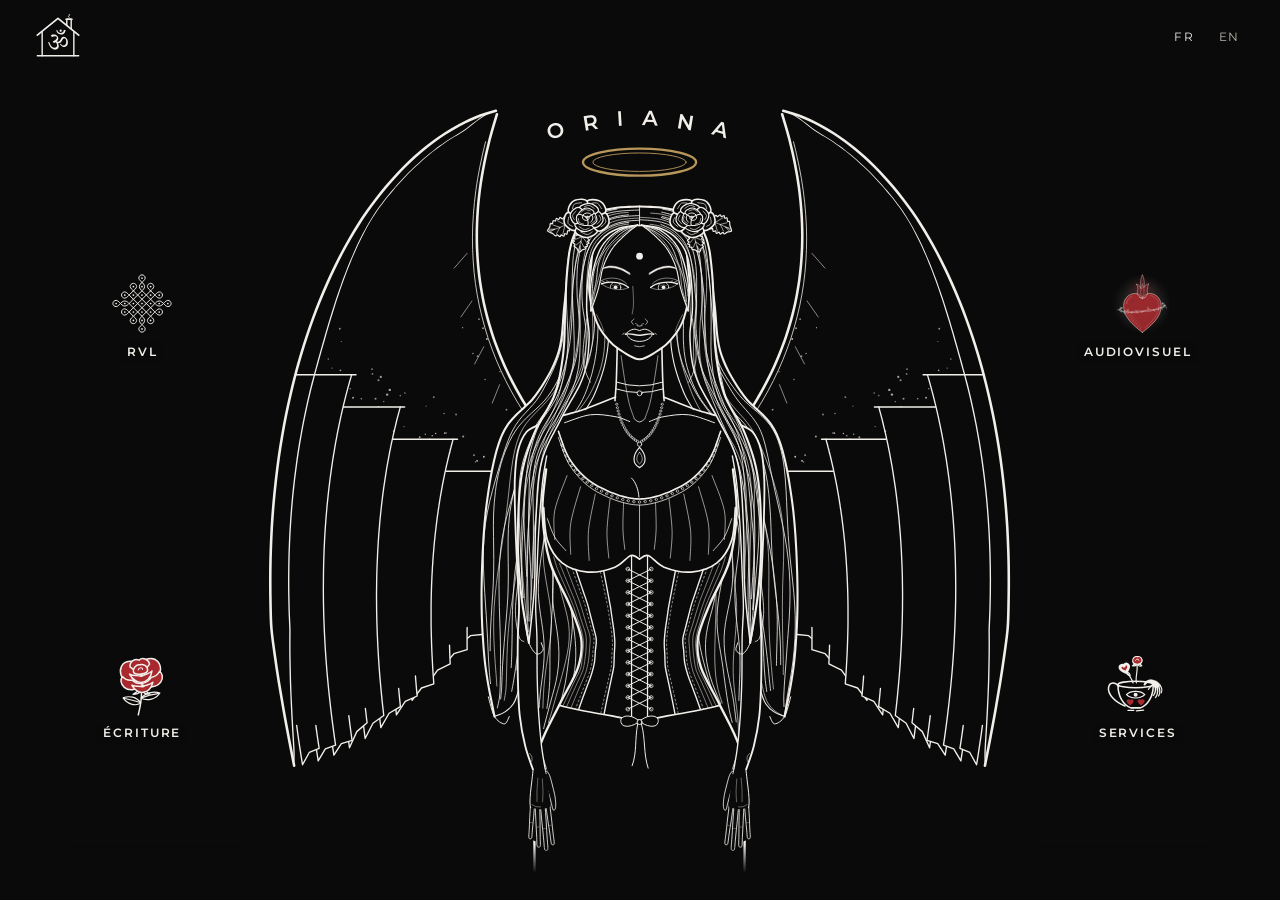
==== index.html @ cb75818c "Premier jet du site d'Oriana Valenza : accueil avec l'ange-menu et les 5 pages Accueil (l'ange comme" ====
<!doctype html>
<html lang="fr">
<head>
<meta charset="utf-8">
<meta name="viewport" content="width=device-width, initial-scale=1">
<title>Oriana Valenza · Artiste auteure-interprète</title>
<meta name="description" content="Site d&#x27;Oriana Valenza, artiste auteure-interprète née à Montpellier : musique (EP RVL), écriture, audiovisuel et services.">
<meta name="color-scheme" content="dark">
<meta name="theme-color" content="#0A0A0A">
<link rel="icon" href="favicon.svg" type="image/svg+xml">
<link rel="canonical" href="https://oriana-valenza.github.io/">
<link rel="alternate" hreflang="fr" href="https://oriana-valenza.github.io/">
<link rel="alternate" hreflang="en" href="https://oriana-valenza.github.io/?lang=en">
<link rel="alternate" hreflang="x-default" href="https://oriana-valenza.github.io/">
<meta property="og:type" content="website">
<meta property="og:site_name" content="Oriana Valenza">
<meta property="og:title" content="Oriana Valenza · Artiste auteure-interprète">
<meta property="og:description" content="Site d&#x27;Oriana Valenza, artiste auteure-interprète née à Montpellier : musique (EP RVL), écriture, audiovisuel et services.">
<meta property="og:url" content="https://oriana-valenza.github.io/">
<meta property="og:image" content="https://oriana-valenza.github.io/img/partage.png">
<meta property="og:image:width" content="1200">
<meta property="og:image:height" content="630">
<meta property="og:locale" content="fr_FR">
<meta property="og:locale:alternate" content="en_GB">
<meta name="twitter:card" content="summary_large_image">
<link rel="stylesheet" href="css/base.css">
<link rel="stylesheet" href="css/accueil.css">
<script type="application/ld+json">{"@context": "https://schema.org", "@type": "Person", "@id": "https://oriana-valenza.github.io/#oriana", "name": "Oriana Valenza", "url": "https://oriana-valenza.github.io/", "jobTitle": "Artiste auteure-interprète", "birthPlace": {"@type": "Place", "name": "Montpellier"}, "image": "https://oriana-valenza.github.io/img/oriana.webp", "description": "Site d'Oriana Valenza, artiste auteure-interprète née à Montpellier : musique (EP RVL), écriture, audiovisuel et services."}</script>
</head>
<body data-page="accueil" data-base="">
<a class="evite" href="#scene" data-i18n="ui.aller_contenu">Aller au contenu</a>
<header class="entete">
  <button class="om" id="bouton-menu" aria-label="Ouvrir le menu" aria-expanded="false" aria-controls="menu"><svg xmlns="http://www.w3.org/2000/svg" viewBox="0 0 100 100" aria-hidden="true" focusable="false">
  <g fill="none" stroke="currentColor" stroke-linecap="round" stroke-linejoin="round">
    <path pathLength="1" stroke-width="4" d="M3 48 L50 10 L97 48"/>
    <path pathLength="1" stroke-width="3.2" d="M70 26.2 V12 H80 V34.3"/>
    <path pathLength="1" stroke-width="3.2" d="M68 12 H82"/>
    <path pathLength="1" stroke-width="2" d="M75 8 q-3 -2 0 -4 q3 -2 0 -4"/>
    <path pathLength="1" stroke-width="3.2" d="M14 41 V95 M86 41 V95"/>
    <path pathLength="1" stroke-width="3.2" d="M3 95 H97"/>
  </g>
  <path fill="currentColor" d="M63.89 75.09L63.89 75.09Q62.12 75.09 60.33 74.15Q58.53 73.21 56.99 71.78Q55.44 70.34 54.45 68.96L54.45 68.96L55.99 67.58Q57.37 69.02 59.03 70.18Q60.69 71.34 62.73 71.34L62.73 71.34Q64.50 71.34 65.66 70.48Q66.82 69.62 67.48 68.27Q68.14 66.92 68.42 65.40Q68.69 63.88 68.69 62.50L68.69 62.50Q68.69 60.57 68.25 58.86Q67.81 57.14 66.87 56.04Q65.93 54.94 64.50 54.94L64.50 54.94Q63.39 54.94 62.48 55.76Q61.57 56.59 60.74 57.89Q59.91 59.19 59.06 60.62Q58.20 62.06 57.18 63.36Q56.16 64.65 54.83 65.48Q53.51 66.31 51.74 66.31L51.74 66.31Q50.25 66.31 49.14 65.92L49.14 65.92Q50.19 67.14 50.80 68.58L50.80 68.58Q51.74 70.78 51.74 72.77L51.74 72.77Q51.74 75.37 50.61 77.22Q49.48 79.07 47.54 80.03Q45.61 81 43.12 81L43.12 81Q39.48 81 36.44 78.68Q33.41 76.36 31.14 72.58Q28.88 68.80 27.44 64.43L27.44 64.43L29.93 63.38Q31.31 67.30 33.05 70.31Q34.79 73.32 36.94 75.04Q39.09 76.75 41.69 76.75L41.69 76.75Q44.95 76.75 46.44 75.01Q47.93 73.27 47.93 70.89L47.93 70.89Q47.93 68.80 46.88 66.81L46.88 66.81Q46.00 65.15 44.51 63.99L44.51 63.99Q42.74 64.88 40.36 65.70L40.36 65.70L38.10 61.78Q43.07 60.29 45.20 58.11Q47.32 55.93 47.32 53.94L47.32 53.94Q47.32 52.06 46.13 51.35Q44.95 50.63 43.29 50.63L43.29 50.63Q41.52 50.63 39.62 51.21Q37.71 51.79 36.17 52.62L36.17 52.62L33.96 48.42Q36.00 47.37 37.96 46.87Q39.92 46.38 41.69 46.38Q43.46 46.38 45.06 47.18Q46.66 47.98 48.32 49.85L48.32 49.85Q49.42 51.07 50.06 52.64Q50.69 54.22 50.69 55.82L50.69 55.82Q50.69 59.19 48.26 61.51L48.26 61.51Q47.60 62.11 46.71 62.72L46.71 62.72Q46.82 62.72 46.94 62.78L46.94 62.78Q47.76 63.11 48.65 63.11L48.65 63.11Q50.69 63.11 52.07 62.28Q53.45 61.45 54.42 60.15Q55.38 58.86 56.21 57.36Q57.04 55.87 57.90 54.58Q58.75 53.28 59.94 52.45Q61.13 51.62 62.84 51.62Q64.55 51.62 65.93 52.37Q67.31 53.11 68.53 54.38L68.53 54.38Q70.35 56.21 71.45 58.61Q72.56 61.01 72.56 64.49L72.56 64.49Q72.56 66.92 71.67 69.38Q70.79 71.83 68.89 73.46Q66.98 75.09 63.89 75.09ZM56.82 46.82L56.82 46.82Q54.56 46.82 52.32 45.69Q50.08 44.55 48.40 42.40Q46.71 40.25 45.94 37.21L45.94 37.21L48.04 36.44Q49.14 39.53 51.13 41.38Q53.12 43.23 56.38 43.23L56.38 43.23Q59.14 43.23 60.99 41.52Q62.84 39.80 63.56 35.88L63.56 35.88L67.37 36.93Q66.82 40.25 65.30 42.45Q63.78 44.66 61.60 45.74Q59.42 46.82 56.82 46.82ZM56.16 40.19L56.16 40.19Q55.11 40.19 54.39 39.64Q53.67 39.09 53.67 37.60Q53.67 36.10 54.39 35.55Q55.11 35.00 56.16 35.00L56.16 35.00Q57.15 35.00 57.87 35.55Q58.59 36.10 58.59 37.60Q58.59 39.09 57.87 39.64Q57.15 40.19 56.16 40.19Z"/>
</svg></button>
  <nav class="outils" aria-label="Langue" data-i18n-aria="ui.langue"><a href="?lang=fr" data-lang="fr" lang="fr" aria-current="true">FR</a><a href="?lang=en" data-lang="en" lang="en">EN</a></nav>
</header>
<nav class="menu" id="menu" aria-label="Menu principal" data-i18n-aria="ui.menu_nav"><ul><li><a data-int="" href="" aria-current="page" data-i18n="nav.accueil">Accueil</a></li><li><a data-int="rvl/" href="rvl/" data-i18n="nav.rvl">RVL</a></li><li><a data-int="ecriture/" href="ecriture/" data-i18n="nav.ecriture">Écriture</a></li><li><a data-int="audiovisuel/" href="audiovisuel/" data-i18n="nav.audiovisuel">Audiovisuel</a></li><li><a data-int="services/" href="services/" data-i18n="nav.services">Services</a></li><li><a data-int="oriana/" href="oriana/" data-i18n="nav.oriana">Oriana</a></li></ul></nav>
<main class="scene" id="scene">
  <svg id="dessin" xmlns="http://www.w3.org/2000/svg" role="img" aria-labelledby="dessin-t">
    <title id="dessin-t">Figure ailée au trait blanc, auréole dorée, ailes ouvertes</title>
    <defs>
      <path id="arc-nom" d="M -220 185 A 470 470 0 0 1 220 185" fill="none"/>
      <linearGradient id="fondu-bas" x1="0" y1="0" x2="0" y2="1"><stop offset="0" stop-color="#0A0A0A" stop-opacity="0"/><stop offset="1" stop-color="#0A0A0A"/></linearGradient>
    </defs>
    <image href="img/ange.svg" x="-640" y="90" width="1280" height="2200"/>
    <rect id="fondu" x="-1100" y="1030" width="2200" height="221" fill="url(#fondu-bas)"/>
    <rect id="coupe" x="-1100" y="1345" width="2200" height="1000" fill="#0A0A0A"/>
    <a id="lien-oriana" href="oriana/" aria-label="Oriana">
      <ellipse class="cible" cx="0" cy="190" rx="118" ry="44" fill="#0A0A0A" fill-opacity="0" stroke="none"/>
      <text class="nom-arc" font-size="34"><textPath href="#arc-nom" startOffset="50%" text-anchor="middle" textLength="300" lengthAdjust="spacing">ORIANA</textPath></text>
    </a>
  </svg>
</main>
<noscript><p class="sans-js">Ce site a besoin de JavaScript pour afficher son contenu.</p></noscript>
<script src="js/commun.js"></script>
<script src="js/accueil.js"></script>
</body>
</html>
---- css/base.css ----
/* Base commune : polices locales, couleurs, en-tête (icône Om + FR / EN), menu. Aucune ressource distante. */
@font-face{font-family:"Montserrat";font-weight:300;src:url("../polices/montserrat-latin-300-normal.woff2") format("woff2");font-display:swap}
@font-face{font-family:"Montserrat";font-weight:400;src:url("../polices/montserrat-latin-400-normal.woff2") format("woff2");font-display:swap}
@font-face{font-family:"Montserrat";font-weight:600;src:url("../polices/montserrat-latin-600-normal.woff2") format("woff2");font-display:swap}
@font-face{font-family:"Petit Formal Script";font-weight:400;src:url("../polices/petit-formal-script-latin-400-normal.woff2") format("woff2");font-display:swap}
:root{--bg:#0A0A0A;--surface:#151515;--ligne:#2A2A2A;--ink:#F2EFEA;--muted:#B9B4AB;--or:#B8975A;--rouge:#A8292E;--accent:var(--or);--accent-rgb:184,151,90;
  --titre:"Petit Formal Script",Georgia,serif;--texte:"Montserrat",system-ui,sans-serif}
*{box-sizing:border-box}
html,body{margin:0;background:var(--bg);color:var(--ink);font-family:var(--texte);-webkit-text-size-adjust:100%}
a{color:inherit}
:focus-visible{outline:2px solid var(--or);outline-offset:3px}
.evite{position:absolute;left:-9999px;top:8px;background:var(--ink);color:var(--bg);padding:10px 14px;z-index:100;border-radius:4px}
.evite:focus{left:8px}
.entete{position:fixed;inset:0 0 auto 0;display:flex;justify-content:space-between;align-items:center;padding:14px clamp(14px,3vw,36px);z-index:70}
.om{display:grid;place-items:center;width:52px;height:52px;margin:-4px;color:var(--ink);border:0;background:none;padding:4px;cursor:pointer;border-radius:10px;transition:color .5s ease}
.om svg{width:44px;height:44px;display:block}
.om:hover,.om:focus-visible{color:var(--or)}
.outils{display:flex;gap:16px;font-size:12px;letter-spacing:.14em;text-transform:uppercase;color:var(--muted)}
.outils a{color:inherit;text-decoration:none;padding:12px 4px}
.outils a[aria-current]{color:var(--ink)}
.outils a:hover{color:var(--or)}
/* Menu ouvert par l'icône Om */
.menu{position:fixed;inset:0;z-index:60;background:#0A0A0A;display:flex;align-items:center;justify-content:center;opacity:0;visibility:hidden;transition:opacity .5s ease,visibility 0s .5s}
.menu.ouvert{opacity:1;visibility:visible;transition:opacity .5s ease}
.menu ul{list-style:none;margin:0;padding:0;text-align:center}
.menu a{display:block;padding:12px 24px;color:var(--ink);text-decoration:none;font-size:15px;letter-spacing:.22em;text-transform:uppercase}
.menu a:hover,.menu a:focus-visible{color:var(--or);outline:none}
.menu a[aria-current="page"]{color:var(--or)}
.bientot{display:inline-block;font-size:12px;letter-spacing:.14em;text-transform:uppercase;color:var(--muted);border:1px solid #3A3A3A;border-radius:999px;padding:3px 11px 4px;white-space:nowrap}
.sans-js{padding:120px 24px;text-align:center;color:var(--muted)}
@media (max-width:699px){.outils{gap:10px}}
@media (prefers-reduced-motion:reduce){.om,.menu{transition:none}}
---- css/accueil.css ----
/* Accueil : composition validée (placement C ; ordinateur jusqu'aux mains, mobile ange en pied). */
:root{--sym-defaut:clamp(54px,4.8vw,74px);--sym:var(--sym-defaut)}
html,body{height:100%}
.scene{position:fixed;inset:0;overflow:hidden}
#dessin{position:absolute;display:block;overflow:hidden;opacity:0;animation:apparait 1.6s ease-out .1s forwards}
#dessin .nom-arc{fill:var(--ink);font-weight:600;font-family:var(--texte);letter-spacing:.2em;transition:fill .6s ease}
#lien-oriana:hover .nom-arc,#lien-oriana:focus-visible .nom-arc{fill:var(--or)}
#lien-oriana:focus-visible{outline:none}
#lien-oriana:focus-visible .cible{stroke:var(--or);stroke-width:2}
.symbole{position:absolute;width:calc(var(--sym) + 56px);margin-left:calc((var(--sym) + 56px) / -2);margin-top:calc(var(--sym) / -2);
  display:flex;flex-direction:column;align-items:center;gap:8px;text-decoration:none;color:var(--ink);opacity:0;animation:apparait 1s ease-out forwards;border-radius:12px}
.symbole .icone{width:var(--sym);height:var(--sym);display:grid;place-items:center;transition:filter .6s ease,transform .6s ease;
  background:radial-gradient(closest-side,rgba(10,10,10,.92) 62%,rgba(10,10,10,0));border-radius:50%}
.symbole img{width:100%;height:100%;object-fit:contain;display:block}
.symbole .libelle{font-size:12px;font-weight:600;letter-spacing:.16em;text-transform:uppercase;white-space:nowrap;padding:2px 6px 3px;
  border-bottom:1px solid transparent;background:rgba(10,10,10,.85);border-radius:3px;transition:border-color .6s ease}
.symbole:hover .icone,.symbole:focus-visible .icone{filter:drop-shadow(0 0 10px rgba(184,151,90,.55));transform:scale(1.06)}
.symbole:hover .libelle,.symbole:focus-visible .libelle{border-color:var(--or)}
.symbole:focus-visible{outline:1px solid var(--or);outline-offset:3px}
@keyframes apparait{to{opacity:1}}
@media (max-width:699px){.symbole .libelle{font-size:11px;letter-spacing:.1em}}
@media (prefers-reduced-motion:reduce){#dessin,.symbole{animation:none;opacity:1}.symbole .icone{transition:none}}
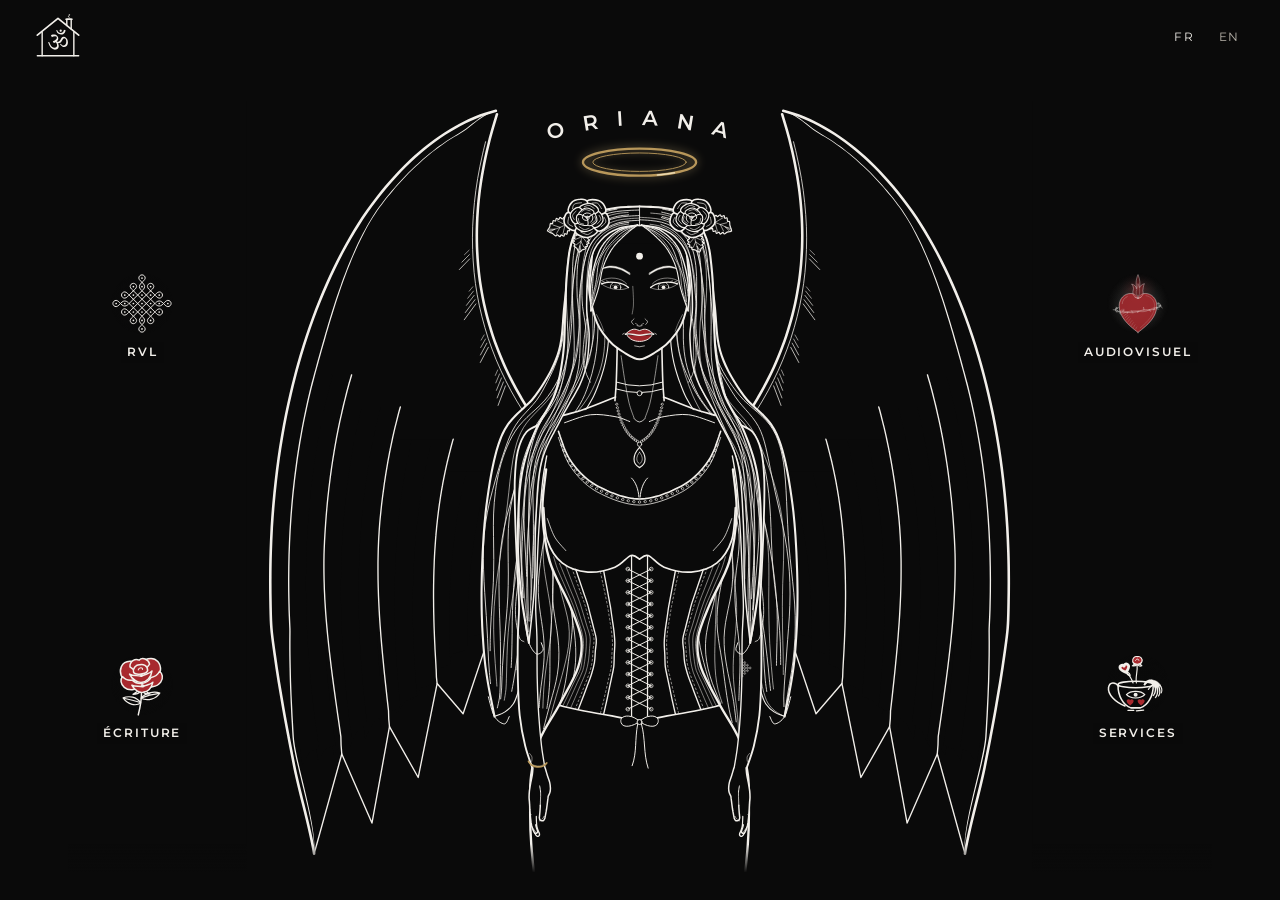
==== commit 923f239b: "Accueil : paramètre de version sur l'image de l'ange (cache) Co-Authored-By: Claude Opus 5.5 <norepl" ====
--- a/index.html
+++ b/index.html
@@ -51,7 +51,7 @@
       <path id="arc-nom" d="M -220 185 A 470 470 0 0 1 220 185" fill="none"/>
       <linearGradient id="fondu-bas" x1="0" y1="0" x2="0" y2="1"><stop offset="0" stop-color="#0A0A0A" stop-opacity="0"/><stop offset="1" stop-color="#0A0A0A"/></linearGradient>
     </defs>
-    <image href="img/ange.svg" x="-640" y="90" width="1280" height="2200"/>
+    <image href="img/ange.svg?v=20261108" x="-640" y="90" width="1280" height="2200"/>
     <rect id="fondu" x="-1100" y="1030" width="2200" height="221" fill="url(#fondu-bas)"/>
     <rect id="coupe" x="-1100" y="1345" width="2200" height="1000" fill="#0A0A0A"/>
     <a id="lien-oriana" href="oriana/" aria-label="Oriana">
--- a/css/base.css
+++ b/css/base.css
@@ -3,6 +3,7 @@
 @font-face{font-family:"Montserrat";font-weight:400;src:url("../polices/montserrat-latin-400-normal.woff2") format("woff2");font-display:swap}
 @font-face{font-family:"Montserrat";font-weight:600;src:url("../polices/montserrat-latin-600-normal.woff2") format("woff2");font-display:swap}
 @font-face{font-family:"Petit Formal Script";font-weight:400;src:url("../polices/petit-formal-script-latin-400-normal.woff2") format("woff2");font-display:swap}
+@font-face{font-family:"Italianno";font-weight:400;src:url("../polices/italianno-latin-400-normal.woff2") format("woff2");font-display:swap}
 :root{--bg:#0A0A0A;--surface:#151515;--ligne:#2A2A2A;--ink:#F2EFEA;--muted:#B9B4AB;--or:#B8975A;--rouge:#A8292E;--accent:var(--or);--accent-rgb:184,151,90;
   --titre:"Petit Formal Script",Georgia,serif;--texte:"Montserrat",system-ui,sans-serif}
 *{box-sizing:border-box}
--- a/css/accueil.css
+++ b/css/accueil.css
@@ -17,6 +17,7 @@
 .symbole:hover .icone,.symbole:focus-visible .icone{filter:drop-shadow(0 0 10px rgba(184,151,90,.55));transform:scale(1.06)}
 .symbole:hover .libelle,.symbole:focus-visible .libelle{border-color:var(--or)}
 .symbole:focus-visible{outline:1px solid var(--or);outline-offset:3px}
+.symbole.vu{animation:none;opacity:1}
 @keyframes apparait{to{opacity:1}}
-@media (max-width:699px){.symbole .libelle{font-size:11px;letter-spacing:.1em}}
+@media (max-width:699px){.symbole{gap:1px}.symbole .libelle{font-size:11px;letter-spacing:.1em}}
 @media (prefers-reduced-motion:reduce){#dessin,.symbole{animation:none;opacity:1}.symbole .icone{transition:none}}
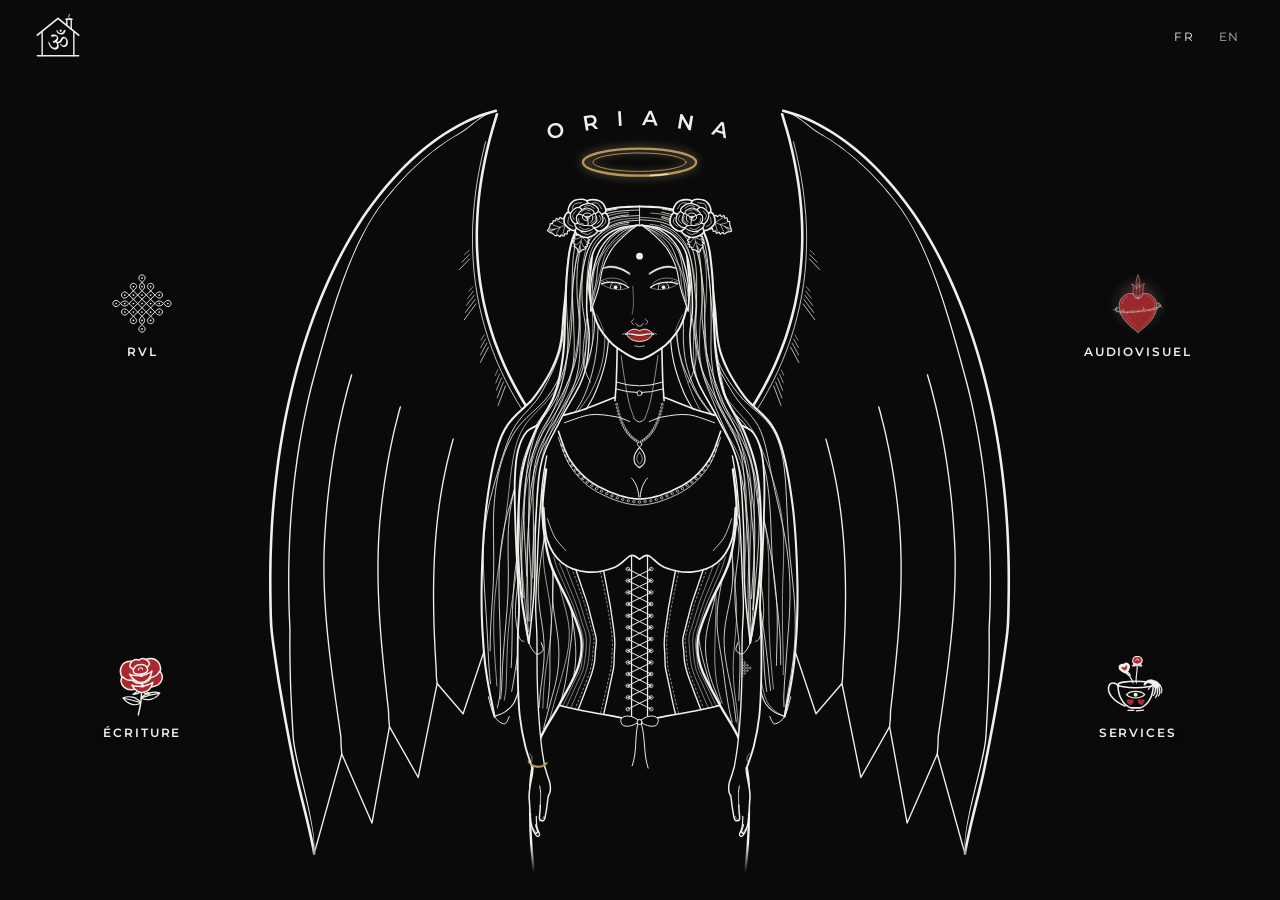
==== commit 186e9587: "Apparence, étape 0 : toutes les couleurs en dur deviennent des variables, theme.css vide Pourquoi : " ====
--- a/index.html
+++ b/index.html
@@ -24,6 +24,7 @@
 <meta property="og:locale:alternate" content="en_GB">
 <meta name="twitter:card" content="summary_large_image">
 <link rel="stylesheet" href="css/base.css">
+<link rel="stylesheet" href="css/theme.css">
 <link rel="stylesheet" href="css/accueil.css">
 <script type="application/ld+json">{"@context": "https://schema.org", "@type": "Person", "@id": "https://oriana-valenza.github.io/#oriana", "name": "Oriana Valenza", "url": "https://oriana-valenza.github.io/", "jobTitle": "Artiste auteure-interprète", "birthPlace": {"@type": "Place", "name": "Montpellier"}, "image": "https://oriana-valenza.github.io/img/oriana.webp", "description": "Site d'Oriana Valenza, artiste auteure-interprète née à Montpellier : musique (EP RVL), écriture, audiovisuel et services."}</script>
 </head>
@@ -49,13 +50,13 @@
     <title id="dessin-t">Figure ailée au trait blanc, auréole dorée, ailes ouvertes</title>
     <defs>
       <path id="arc-nom" d="M -220 185 A 470 470 0 0 1 220 185" fill="none"/>
-      <linearGradient id="fondu-bas" x1="0" y1="0" x2="0" y2="1"><stop offset="0" stop-color="#0A0A0A" stop-opacity="0"/><stop offset="1" stop-color="#0A0A0A"/></linearGradient>
+      <linearGradient id="fondu-bas" x1="0" y1="0" x2="0" y2="1"><stop offset="0" stop-color="var(--bg)" stop-opacity="0"/><stop offset="1" stop-color="var(--bg)"/></linearGradient>
     </defs>
-    <image href="img/ange.svg?v=20261108" x="-640" y="90" width="1280" height="2200"/>
+    <image id="ange" href="img/ange.svg?v=20261108" x="-640" y="90" width="1280" height="2200"/>
     <rect id="fondu" x="-1100" y="1030" width="2200" height="221" fill="url(#fondu-bas)"/>
-    <rect id="coupe" x="-1100" y="1345" width="2200" height="1000" fill="#0A0A0A"/>
+    <rect id="coupe" x="-1100" y="1345" width="2200" height="1000" fill="var(--bg)"/>
     <a id="lien-oriana" href="oriana/" aria-label="Oriana">
-      <ellipse class="cible" cx="0" cy="190" rx="118" ry="44" fill="#0A0A0A" fill-opacity="0" stroke="none"/>
+      <ellipse class="cible" cx="0" cy="190" rx="118" ry="44" fill="var(--bg)" fill-opacity="0" stroke="none"/>
       <text class="nom-arc" font-size="34"><textPath href="#arc-nom" startOffset="50%" text-anchor="middle" textLength="300" lengthAdjust="spacing">ORIANA</textPath></text>
     </a>
   </svg>
--- a/css/base.css
+++ b/css/base.css
@@ -4,7 +4,9 @@
 @font-face{font-family:"Montserrat";font-weight:600;src:url("../polices/montserrat-latin-600-normal.woff2") format("woff2");font-display:swap}
 @font-face{font-family:"Petit Formal Script";font-weight:400;src:url("../polices/petit-formal-script-latin-400-normal.woff2") format("woff2");font-display:swap}
 @font-face{font-family:"Italianno";font-weight:400;src:url("../polices/italianno-latin-400-normal.woff2") format("woff2");font-display:swap}
-:root{--bg:#0A0A0A;--surface:#151515;--ligne:#2A2A2A;--ink:#F2EFEA;--muted:#B9B4AB;--or:#B8975A;--rouge:#A8292E;--accent:var(--or);--accent-rgb:184,151,90;
+:root{--bg:#0A0A0A;--surface:#151515;--ligne:#2A2A2A;--ink:#F2EFEA;--muted:#B9B4AB;--or:#B8975A;--rouge:#A8292E;--accent:var(--or);--accent-rgb:var(--or-rgb);
+  --bg-rgb:10,10,10;--or-rgb:184,151,90;--rouge-rgb:168,41,46;--ligne2:#3A3A3A;--accent-clair:#D6666A;--or-clair:#D9BE84;--or-pale:#F4E6C2;--or-reflet:#E6D3A3;
+ 
   --titre:"Petit Formal Script",Georgia,serif;--texte:"Montserrat",system-ui,sans-serif}
 *{box-sizing:border-box}
 html,body{margin:0;background:var(--bg);color:var(--ink);font-family:var(--texte);-webkit-text-size-adjust:100%}
@@ -21,13 +23,13 @@
 .outils a[aria-current]{color:var(--ink)}
 .outils a:hover{color:var(--or)}
 /* Menu ouvert par l'icône Om */
-.menu{position:fixed;inset:0;z-index:60;background:#0A0A0A;display:flex;align-items:center;justify-content:center;opacity:0;visibility:hidden;transition:opacity .5s ease,visibility 0s .5s}
+.menu{position:fixed;inset:0;z-index:60;background:var(--bg);display:flex;align-items:center;justify-content:center;opacity:0;visibility:hidden;transition:opacity .5s ease,visibility 0s .5s}
 .menu.ouvert{opacity:1;visibility:visible;transition:opacity .5s ease}
 .menu ul{list-style:none;margin:0;padding:0;text-align:center}
 .menu a{display:block;padding:12px 24px;color:var(--ink);text-decoration:none;font-size:15px;letter-spacing:.22em;text-transform:uppercase}
 .menu a:hover,.menu a:focus-visible{color:var(--or);outline:none}
 .menu a[aria-current="page"]{color:var(--or)}
-.bientot{display:inline-block;font-size:12px;letter-spacing:.14em;text-transform:uppercase;color:var(--muted);border:1px solid #3A3A3A;border-radius:999px;padding:3px 11px 4px;white-space:nowrap}
+.bientot{display:inline-block;font-size:12px;letter-spacing:.14em;text-transform:uppercase;color:var(--muted);border:1px solid var(--ligne2);border-radius:999px;padding:3px 11px 4px;white-space:nowrap}
 .sans-js{padding:120px 24px;text-align:center;color:var(--muted)}
 @media (max-width:699px){.outils{gap:10px}}
 @media (prefers-reduced-motion:reduce){.om,.menu{transition:none}}
--- a/css/theme.css
+++ b/css/theme.css
@@ -0,0 +1 @@
+/* Thème : réservé à l'éditeur d'apparence (étape 1). Ne contient que des lignes --variable:valeur. Vide = thème d'origine (voir :root de base.css). */
--- a/css/accueil.css
+++ b/css/accueil.css
@@ -10,11 +10,11 @@
 .symbole{position:absolute;width:calc(var(--sym) + 56px);margin-left:calc((var(--sym) + 56px) / -2);margin-top:calc(var(--sym) / -2);
   display:flex;flex-direction:column;align-items:center;gap:8px;text-decoration:none;color:var(--ink);opacity:0;animation:apparait 1s ease-out forwards;border-radius:12px}
 .symbole .icone{width:var(--sym);height:var(--sym);display:grid;place-items:center;transition:filter .6s ease,transform .6s ease;
-  background:radial-gradient(closest-side,rgba(10,10,10,.92) 62%,rgba(10,10,10,0));border-radius:50%}
+  background:radial-gradient(closest-side,rgba(var(--bg-rgb),.92) 62%,rgba(var(--bg-rgb),0));border-radius:50%}
 .symbole img{width:100%;height:100%;object-fit:contain;display:block}
 .symbole .libelle{font-size:12px;font-weight:600;letter-spacing:.16em;text-transform:uppercase;white-space:nowrap;padding:2px 6px 3px;
-  border-bottom:1px solid transparent;background:rgba(10,10,10,.85);border-radius:3px;transition:border-color .6s ease}
-.symbole:hover .icone,.symbole:focus-visible .icone{filter:drop-shadow(0 0 10px rgba(184,151,90,.55));transform:scale(1.06)}
+  border-bottom:1px solid transparent;background:rgba(var(--bg-rgb),.85);border-radius:3px;transition:border-color .6s ease}
+.symbole:hover .icone,.symbole:focus-visible .icone{filter:drop-shadow(0 0 10px rgba(var(--or-rgb),.55));transform:scale(1.06)}
 .symbole:hover .libelle,.symbole:focus-visible .libelle{border-color:var(--or)}
 .symbole:focus-visible{outline:1px solid var(--or);outline-offset:3px}
 .symbole.vu{animation:none;opacity:1}
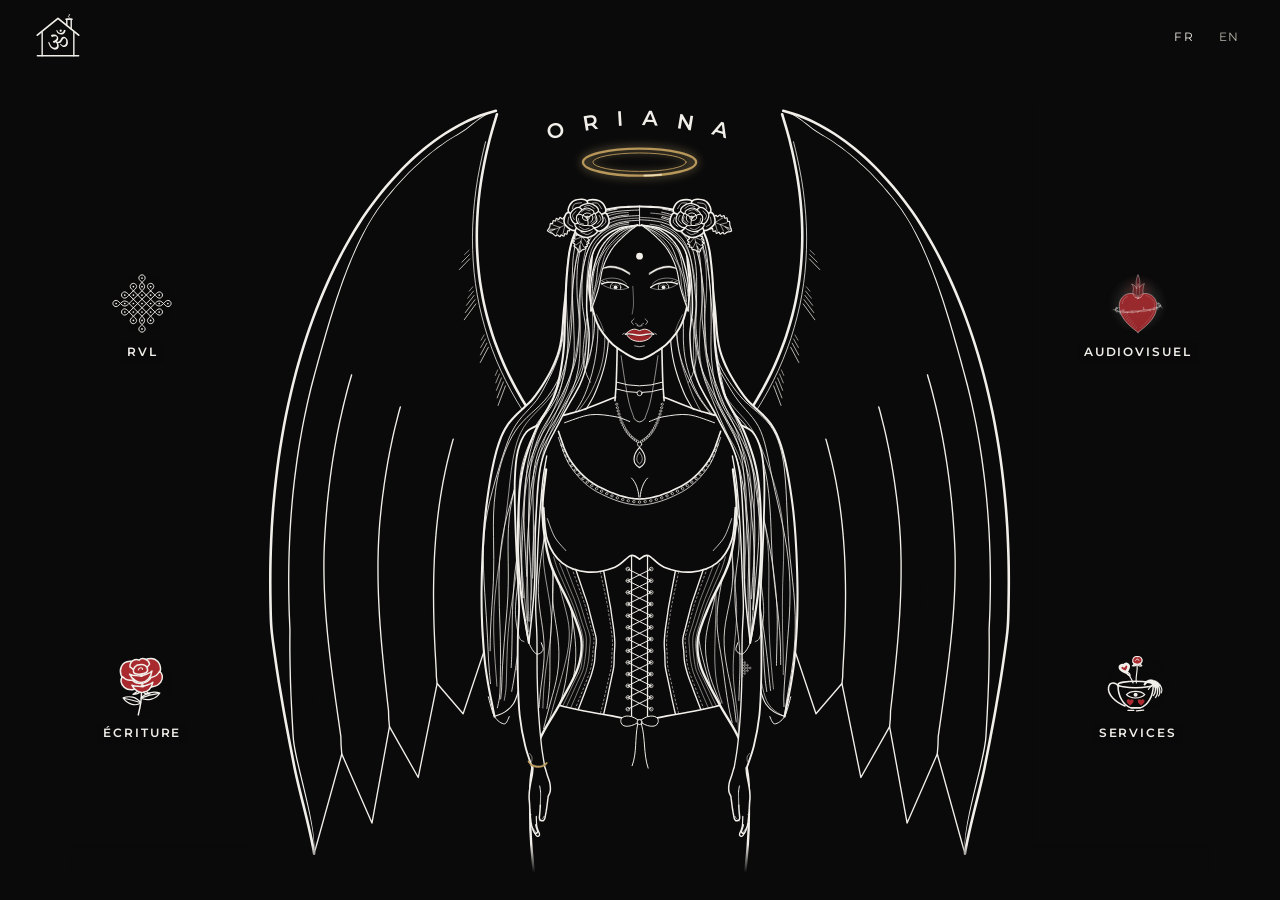
==== commit 7d7fa618: "Fond sombre dès le premier rendu (color-scheme dark + fond inline) contre le flash clair au recharge" ====
--- a/index.html
+++ b/index.html
@@ -7,6 +7,8 @@
 <meta name="description" content="Site d&#x27;Oriana Valenza, artiste auteure-interprète née à Montpellier : musique (EP RVL), écriture, audiovisuel et services.">
 <meta name="color-scheme" content="dark">
 <meta name="theme-color" content="#0A0A0A">
+<meta name="color-scheme" content="dark">
+<style>html{background:#0A0A0A}</style>
 <link rel="icon" href="favicon.svg" type="image/svg+xml">
 <link rel="canonical" href="https://oriana-valenza.github.io/">
 <link rel="alternate" hreflang="fr" href="https://oriana-valenza.github.io/">
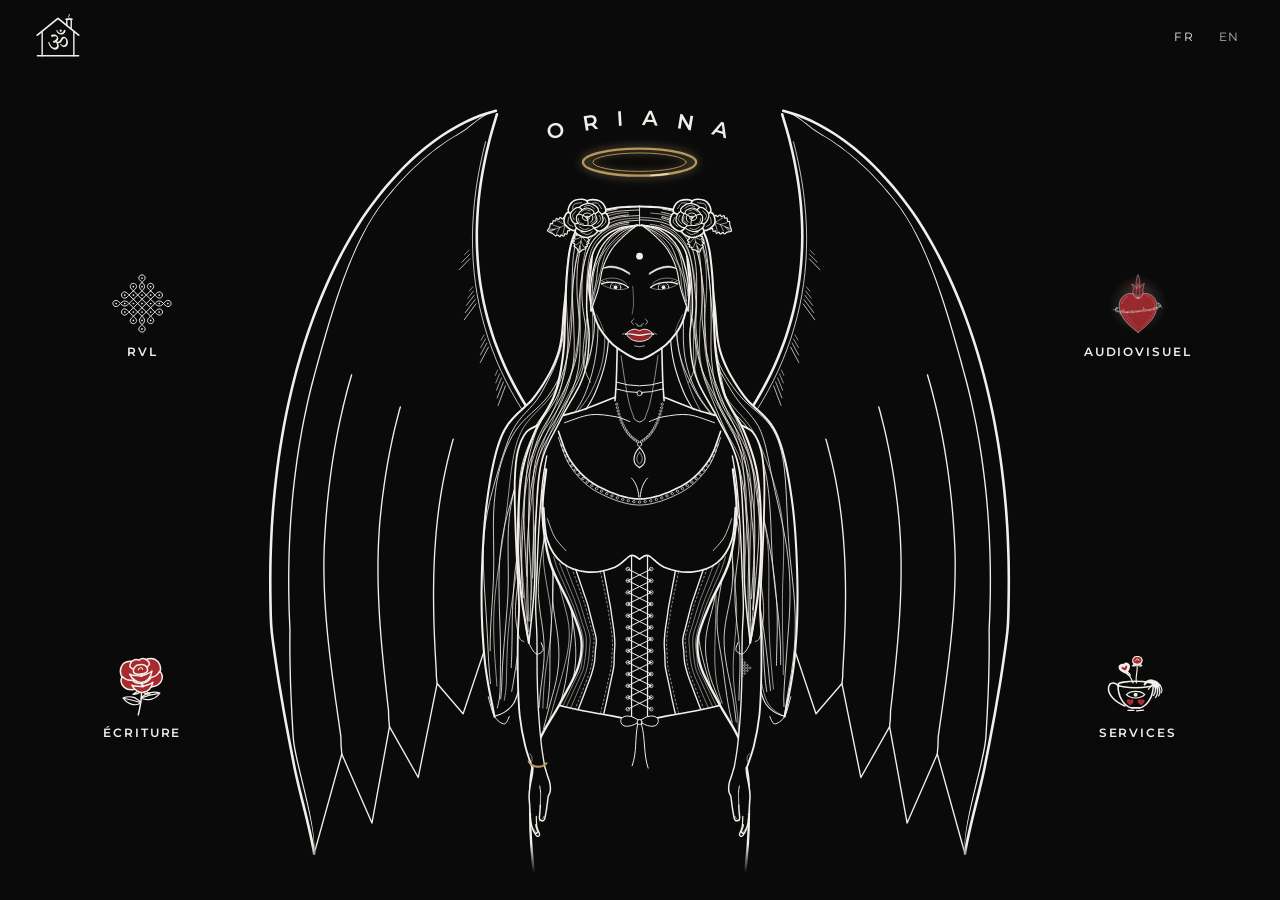
==== commit aafaa257: "Accueil : fin du carré et de la barre au fondu d'apparition (voile de la couleur du fond au lieu d'u" ====
--- a/index.html
+++ b/index.html
@@ -62,6 +62,7 @@
       <text class="nom-arc" font-size="34"><textPath href="#arc-nom" startOffset="50%" text-anchor="middle" textLength="300" lengthAdjust="spacing">ORIANA</textPath></text>
     </a>
   </svg>
+<div id="voile"></div>
 </main>
 <noscript><p class="sans-js">Ce site a besoin de JavaScript pour afficher son contenu.</p></noscript>
 <script src="js/commun.js"></script>
--- a/css/accueil.css
+++ b/css/accueil.css
@@ -2,7 +2,11 @@
 :root{--sym-defaut:clamp(54px,4.8vw,74px);--sym:var(--sym-defaut)}
 html,body{height:100%}
 .scene{position:fixed;inset:0;overflow:hidden}
-#dessin{position:absolute;display:block;overflow:hidden;opacity:0;animation:apparait 1.6s ease-out .1s forwards}
+#dessin{position:absolute;display:block;overflow:hidden}
+/* Apparition : un voile de la couleur du fond se dissipe par-dessus l'ange. Un fondu d'opacité sur le dessin lui-même ferait ressortir
+   d'un niveau de gris ses aplats (carré autour de l'ange, barre en bas). */
+#voile{position:absolute;inset:0;background:var(--bg);pointer-events:none;animation:disparait 1.6s ease-out .1s forwards}
+@keyframes disparait{to{opacity:0;visibility:hidden}}
 #dessin .nom-arc{fill:var(--ink);font-weight:600;font-family:var(--texte);letter-spacing:.2em;transition:fill .6s ease}
 #lien-oriana:hover .nom-arc,#lien-oriana:focus-visible .nom-arc{fill:var(--or)}
 #lien-oriana:focus-visible{outline:none}
@@ -20,4 +24,4 @@
 .symbole.vu{animation:none;opacity:1}
 @keyframes apparait{to{opacity:1}}
 @media (max-width:699px){.symbole{gap:1px}.symbole .libelle{font-size:11px;letter-spacing:.1em}}
-@media (prefers-reduced-motion:reduce){#dessin,.symbole{animation:none;opacity:1}.symbole .icone{transition:none}}
+@media (prefers-reduced-motion:reduce){#voile{display:none}.symbole{animation:none;opacity:1}.symbole .icone{transition:none}}
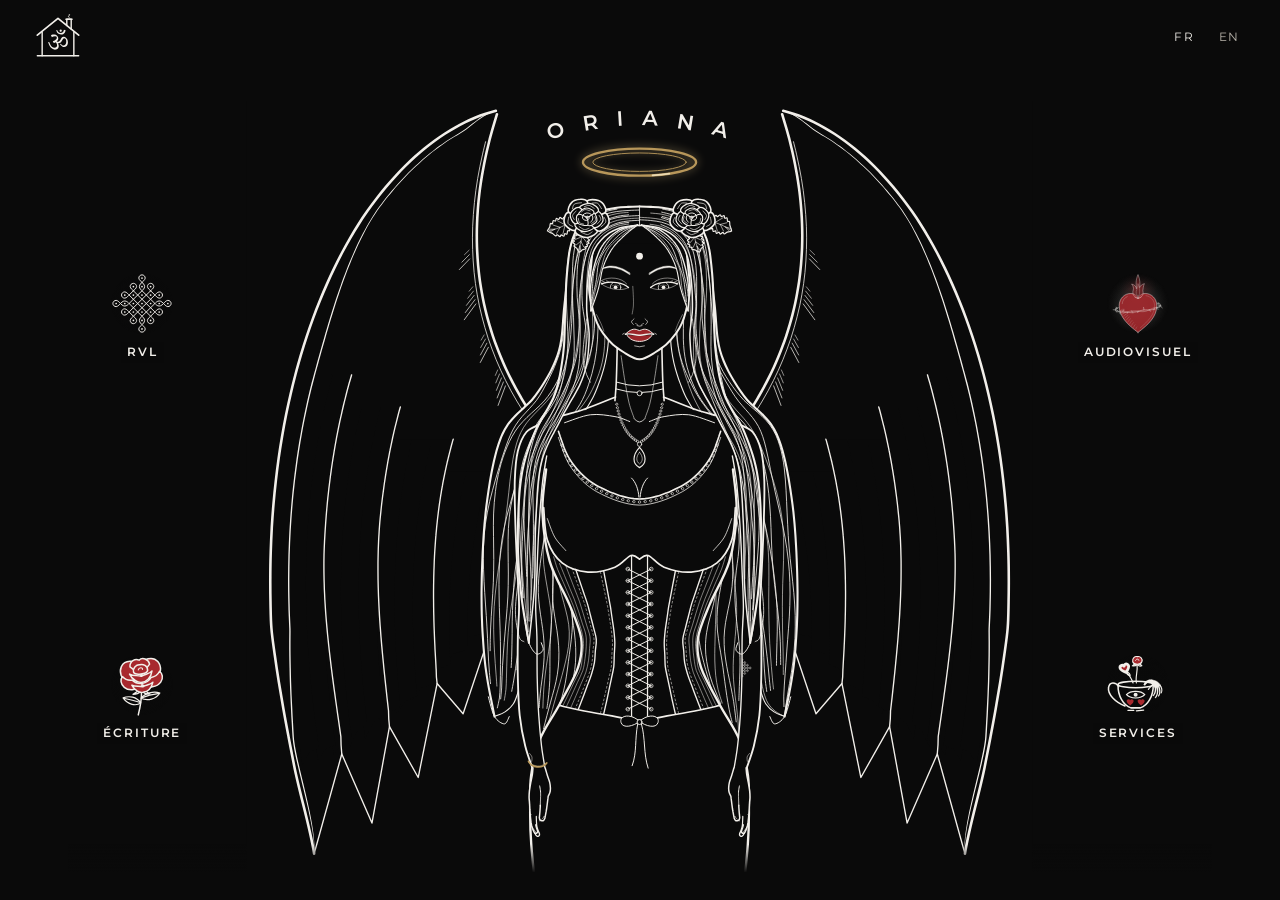
==== commit e3fbab87: "Accueil : plus aucun fondu d'opacité sur le fond (le voile faisait clignoter toute la page à 9,9,9) " ====
--- a/index.html
+++ b/index.html
@@ -62,7 +62,6 @@
       <text class="nom-arc" font-size="34"><textPath href="#arc-nom" startOffset="50%" text-anchor="middle" textLength="300" lengthAdjust="spacing">ORIANA</textPath></text>
     </a>
   </svg>
-<div id="voile"></div>
 </main>
 <noscript><p class="sans-js">Ce site a besoin de JavaScript pour afficher son contenu.</p></noscript>
 <script src="js/commun.js"></script>
--- a/css/accueil.css
+++ b/css/accueil.css
@@ -3,16 +3,14 @@
 html,body{height:100%}
 .scene{position:fixed;inset:0;overflow:hidden}
 #dessin{position:absolute;display:block;overflow:hidden}
-/* Apparition : un voile de la couleur du fond se dissipe par-dessus l'ange. Un fondu d'opacité sur le dessin lui-même ferait ressortir
-   d'un niveau de gris ses aplats (carré autour de l'ange, barre en bas). */
-#voile{position:absolute;inset:0;background:var(--bg);pointer-events:none;animation:disparait 1.6s ease-out .1s forwards}
-@keyframes disparait{to{opacity:0;visibility:hidden}}
+/* Pas de fondu d'opacité sur le dessin ni sur les disques de fond des icônes : sur un fond à 10,10,10, l'arrondi du fondu les fait passer à 9
+   (carré autour de l'ange, barre en bas, fond qui « clignote » pendant le chargement). Seuls le trait des icônes et le texte des libellés apparaissent en fondu. */
 #dessin .nom-arc{fill:var(--ink);font-weight:600;font-family:var(--texte);letter-spacing:.2em;transition:fill .6s ease}
 #lien-oriana:hover .nom-arc,#lien-oriana:focus-visible .nom-arc{fill:var(--or)}
 #lien-oriana:focus-visible{outline:none}
 #lien-oriana:focus-visible .cible{stroke:var(--or);stroke-width:2}
 .symbole{position:absolute;width:calc(var(--sym) + 56px);margin-left:calc((var(--sym) + 56px) / -2);margin-top:calc(var(--sym) / -2);
-  display:flex;flex-direction:column;align-items:center;gap:8px;text-decoration:none;color:var(--ink);opacity:0;animation:apparait 1s ease-out forwards;border-radius:12px}
+  display:flex;flex-direction:column;align-items:center;gap:8px;text-decoration:none;color:var(--ink);border-radius:12px}
 .symbole .icone{width:var(--sym);height:var(--sym);display:grid;place-items:center;transition:filter .6s ease,transform .6s ease;
   background:radial-gradient(closest-side,rgba(var(--bg-rgb),.92) 62%,rgba(var(--bg-rgb),0));border-radius:50%}
 .symbole img{width:100%;height:100%;object-fit:contain;display:block}
@@ -21,7 +19,10 @@
 .symbole:hover .icone,.symbole:focus-visible .icone{filter:drop-shadow(0 0 10px rgba(var(--or-rgb),.55));transform:scale(1.06)}
 .symbole:hover .libelle,.symbole:focus-visible .libelle{border-color:var(--or)}
 .symbole:focus-visible{outline:1px solid var(--or);outline-offset:3px}
-.symbole.vu{animation:none;opacity:1}
+.symbole img{opacity:0;animation:apparait 1s ease-out forwards;animation-delay:inherit}
+.symbole .libelle{animation:texte 1s ease-out both;animation-delay:inherit}
+.symbole.vu img{animation:none;opacity:1}.symbole.vu .libelle{animation:none}
+@keyframes texte{from{color:transparent}}
 @keyframes apparait{to{opacity:1}}
 @media (max-width:699px){.symbole{gap:1px}.symbole .libelle{font-size:11px;letter-spacing:.1em}}
-@media (prefers-reduced-motion:reduce){#voile{display:none}.symbole{animation:none;opacity:1}.symbole .icone{transition:none}}
+@media (prefers-reduced-motion:reduce){.symbole img{animation:none;opacity:1}.symbole .libelle{animation:none}.symbole .icone{transition:none}}
